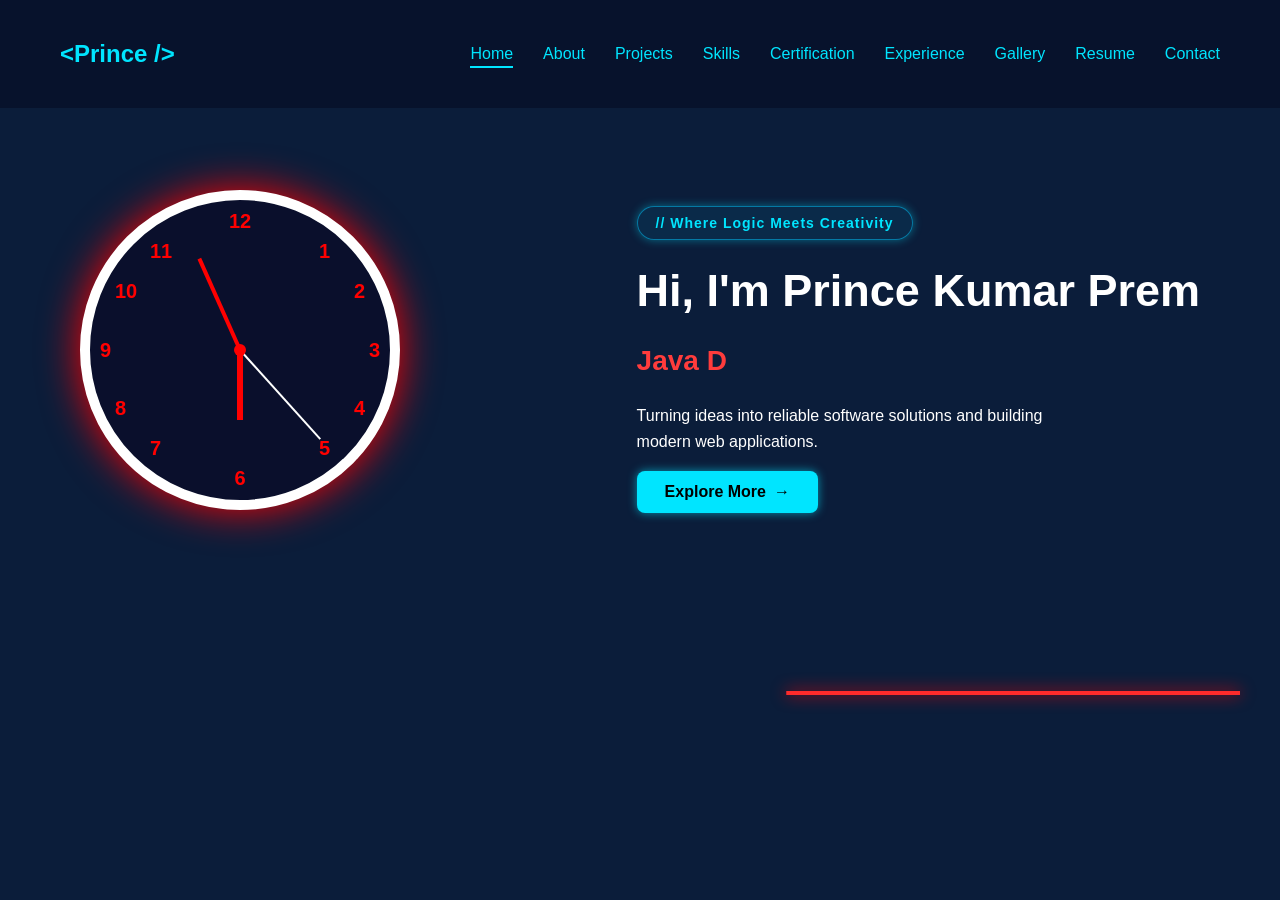
==== index.html @ 1d145032 "Initial portfolio website upload" ====
<!DOCTYPE html>
<html lang="en">

<head>
    <meta charset="UTF-8">
    <meta name="viewport" content="width=device-width, initial-scale=1.0">

    <title>Prince Prem | Portfolio</title>

    <link rel="stylesheet" href="style.css">

</head>

<body>

    <header>

        <nav>

            <h2 class="logo">&lt;Prince /&gt;</h2>

            <ul class="nav-links">

                <li><a href="#" class="nav-item active">Home</a></li>
                <li><a href="about.html" class="nav-item">About</a></li>
                <li><a href="#" class="nav-item">Projects</a></li>
                <li><a href="#" class="nav-item">Skills</a></li>
                <li><a href="#" class="nav-item">Certification</a></li>
                <li><a href="#" class="nav-item">Experience</a></li>
                <li><a href="#" class="nav-item">Gallery</a></li>
                <li><a href="#" class="nav-item">Resume</a></li>
                <li><a href="#" class="nav-item">Contact</a></li>

            </ul>

        </nav>

    </header>



    <section class="hero">

        <div class="hero-left">

            <div class="clock">

                <div class="number n12">12</div>
                <div class="number n1">1</div>
                <div class="number n2">2</div>
                <div class="number n3">3</div>
                <div class="number n4">4</div>
                <div class="number n5">5</div>
                <div class="number n6">6</div>
                <div class="number n7">7</div>
                <div class="number n8">8</div>
                <div class="number n9">9</div>
                <div class="number n10">10</div>
                <div class="number n11">11</div>

                <div class="hand hour"></div>
                <div class="hand minute"></div>
                <div class="hand second"></div>

                <div class="center"></div>

            </div>

        </div>



        <div class="hero-right">

            <h4 class="tagline">// Where Logic Meets Creativity</h4>

            <h1>Hi, I'm Prince Kumar Prem</h1>

            <h3 class="typing"></h3>

            <p>
                Turning ideas into reliable software solutions and building modern web applications.
            </p>

            <a href="#about" class="explore-btn">
                Explore More <span class="arrow">→</span>
            </a>

        </div>

    </section>



    <!-- HEART LINE BOTTOM -->

    <div class="heartbeat-wrapper">

        <svg viewBox="0 0 1200 120" class="heartbeat">

            <path d="M0 60 
L80 60 
L100 40 
L120 80 
L140 20 
L160 100 
L180 60 
L260 60
L280 40 
L300 80 
L320 20 
L340 100 
L360 60 
L440 60
L460 40 
L480 80 
L500 20 
L520 100 
L540 60 
L620 60
L640 40 
L660 80 
L680 20 
L700 100 
L720 60 
L1200 60" class="heartbeat-line" />

        </svg>

    </div>



    <script src="script.js"></script>

</body>

</html>
---- style.css ----
html {
    scroll-behavior: smooth;
}

body {
    margin: 0;
    font-family: Arial;
    background: #0b1d3a;
    color: white;
}

/* NAVBAR */

nav {
    display: flex;
    justify-content: space-between;
    align-items: center;
    padding: 20px 60px;
    background: #07122c;
}

.logo {
    color: #00e5ff;
}

nav ul {
    display: flex;
    list-style: none;
}

nav ul li {
    margin-left: 60px;
}

nav ul li a {
    text-decoration: none;
    color: #41d6e7;
}

/* HERO */

.hero {
    display: flex;
    align-items: center;
    justify-content: space-between;
    padding: 80px;
}

/* CLOCK */

.clock {
    width: 300px;
    height: 300px;
    border-radius: 50%;
    border: 10px solid white;
    background: #0a0f2c;
    position: relative;
    box-shadow: 0 0 40px red;
}

/* CLOCK NUMBERS */

.number {
    position: absolute;
    color: red;
    font-weight: bold;
    font-size: 20px;
}

.n12 {
    top: 10px;
    left: 50%;
    transform: translateX(-50%);
}

.n3 {
    right: 10px;
    top: 50%;
    transform: translateY(-50%);
}

.n6 {
    bottom: 10px;
    left: 50%;
    transform: translateX(-50%);
}

.n9 {
    left: 10px;
    top: 50%;
    transform: translateY(-50%);
}

.n1 {
    top: 40px;
    right: 60px;
}

.n2 {
    top: 80px;
    right: 25px;
}

.n4 {
    bottom: 80px;
    right: 25px;
}

.n5 {
    bottom: 40px;
    right: 60px;
}

.n7 {
    bottom: 40px;
    left: 60px;
}

.n8 {
    bottom: 80px;
    left: 25px;
}

.n10 {
    top: 80px;
    left: 25px;
}

.n11 {
    top: 40px;
    left: 60px;
}

/* CLOCK HANDS */

.hand {
    position: absolute;
    top: 50%;
    left: 50%;
    transform-origin: bottom;
    background: red;
}

.hour {
    width: 6px;
    height: 70px;
}

.minute {
    width: 4px;
    height: 100px;
}

.second {
    width: 2px;
    height: 120px;
    background: white;
}

.center {
    width: 12px;
    height: 12px;
    background: red;
    border-radius: 50%;
    position: absolute;
    top: 50%;
    left: 50%;
    transform: translate(-50%, -50%);
}

/* TEXT */

.hero-right h4 {
    color: #00e5ff;
}

.hero-right h1 {
    font-size: 45px;
    margin: 10px 0;
}

.typing {
    color: #ff3c3c;
    font-size: 28px;
    height: 30px;
}

.hero-right p {
    width: 420px;
    line-height: 1.6;
}

button {
    padding: 12px 25px;
    border: none;
    background: #00e5ff;
    color: black;
    border-radius: 6px;
    cursor: pointer;
    margin-top: 15px;
}

/* HEART LINE */

.heartbeat-wrapper {
    width: 100%;
    margin-top: 40px;
    overflow: hidden;
}

.heartbeat {
    width: 100%;
    height: 120px;
}

.heartbeat-line {
    fill: none;
    stroke: #ff2b2b;
    stroke-width: 4;
    filter: drop-shadow(0 0 8px red);
    stroke-dasharray: 1400;
    stroke-dashoffset: 1400;
    animation: ecgMove 4s linear infinite;
}

@keyframes ecgMove {
    0% {
        stroke-dashoffset: 1400;
    }

    100% {
        stroke-dashoffset: 0;
    }
}

.tagline {
    display: inline-block;
    padding: 8px 18px;
    border-radius: 20px;
    background: rgba(0, 200, 255, 0.08);
    border: 1px solid rgba(0, 200, 255, 0.5);
    color: #00e5ff;
    font-size: 14px;
    letter-spacing: 1px;
    box-shadow: 0 0 10px rgba(0, 229, 255, 0.4);
    margin-bottom: 15px;
}

/* EXPLORE BUTTON */

.explore-btn {
    display: inline-flex;
    align-items: center;
    gap: 8px;
    padding: 12px 28px;
    background: #00e5ff;
    color: black;
    text-decoration: none;
    border-radius: 8px;
    font-weight: bold;
    transition: 0.3s;
    box-shadow: 0 0 10px rgba(0, 229, 255, 0.6);
}

.explore-btn:hover {
    transform: scale(1.1);
    box-shadow: 0 0 25px rgba(0, 229, 255, 1);
}

.arrow {
    display: inline-block;
    transition: 0.3s;
}

.explore-btn:hover .arrow {
    transform: translateX(6px);
}

.nav-links {
    display: flex;
    list-style: none;
}

.nav-links li {
    margin-left: 30px;
}

.nav-item {
    position: relative;
    text-decoration: none;
    color: #00e5ff;
    padding-bottom: 6px;
}

/* UNDERLINE */

.nav-item::after {
    content: "";
    position: absolute;
    left: 0;
    bottom: 0;
    width: 0;
    height: 2px;
    background: #00e5ff;
    transition: 0.3s;
}

/* ACTIVE LINK */

.nav-item.active::after {
    width: 100%;
}

/* ABOUT SECTION */

/* ABOUT PAGE */

.about {

    padding: 100px;

    background: linear-gradient(90deg, #07122c, #1b2c5c);

    min-height: 90vh;

}

.about-title {

    text-align: center;

    color: red;

    font-size: 50px;

    margin-bottom: 60px;

}

/* LAYOUT */

.about-container {

    display: flex;

    justify-content: space-between;

    align-items: center;

    gap: 80px;

}

/* LEFT SIDE */

.about-left {

    text-align: center;

}

.profile-circle {

    width: 320px;

    height: 320px;

    border-radius: 50%;

    border: 4px solid #00e5ff;

    box-shadow: 0 0 40px #00e5ff;

    overflow: hidden;

    margin-bottom: 30px;

}

.profile-circle img {

    width: 100%;

    height: 100%;

    object-fit: cover;

}

/* SOCIAL BUTTONS */

.social-buttons a {

    display: inline-block;

    margin: 10px;

    padding: 12px 20px;

    background: #0a1c3d;

    border-radius: 10px;

    color: #00e5ff;

    text-decoration: none;

    transition: 0.3s;

}

.social-buttons a:hover {

    background: #00e5ff;

    color: black;

}

/* RIGHT SIDE */

.about-right {

    width: 500px;

}

.info-card {

    background: rgba(10, 25, 60, 0.7);

    padding: 25px;

    border-radius: 15px;

    border: 1px solid rgba(0, 229, 255, 0.4);

    margin-bottom: 25px;

    box-shadow: 0 0 10px rgba(0, 229, 255, 0.3);

}

.info-card h3 {

    color: red;

    margin-bottom: 10px;

}

.info-card p {

    color: #ddd;

    line-height: 1.6;

}
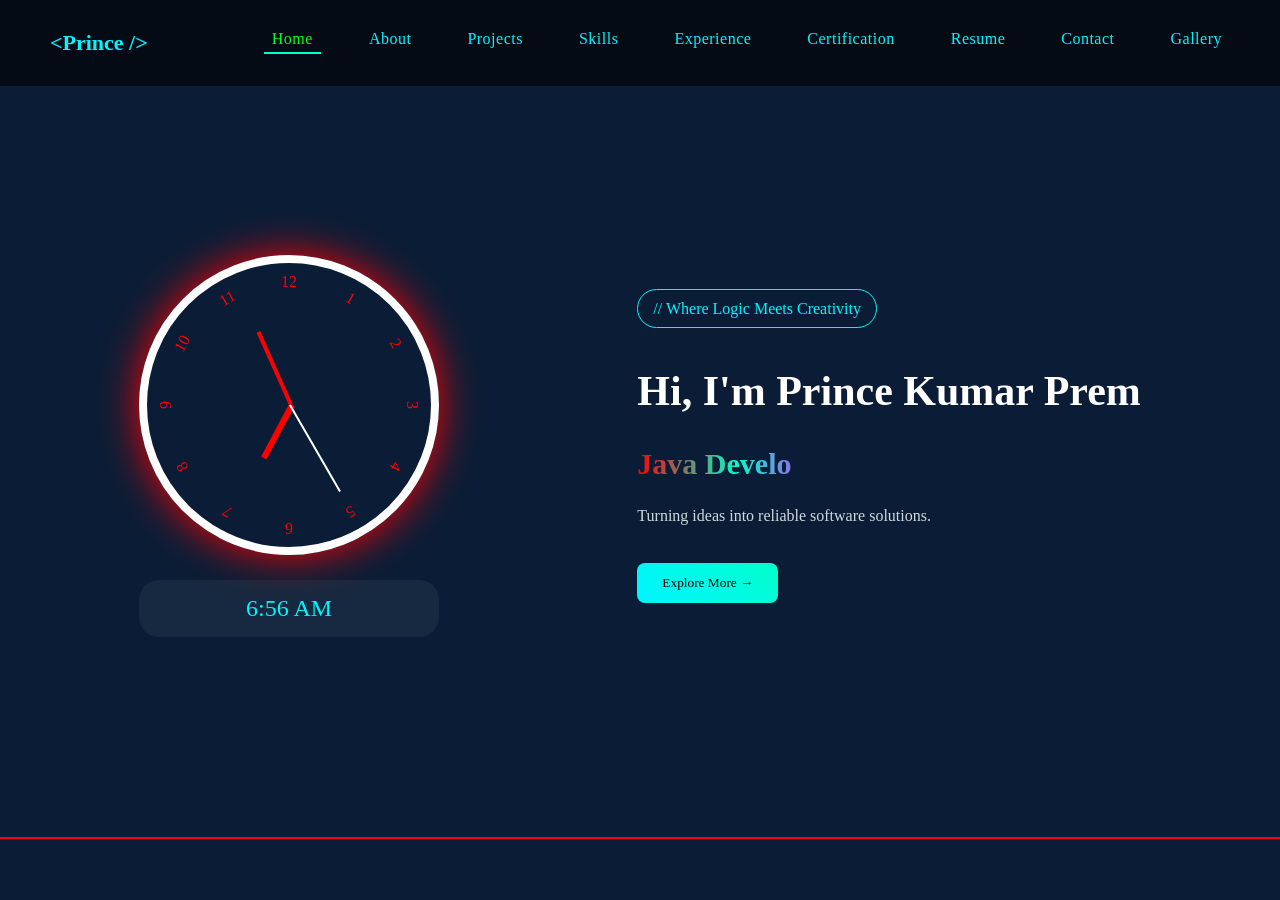
==== commit 78b131c4: "updated portfolio website" ====
--- a/index.html
+++ b/index.html
@@ -4,135 +4,151 @@
 <head>
     <meta charset="UTF-8">
     <meta name="viewport" content="width=device-width, initial-scale=1.0">
-
     <title>Prince Prem | Portfolio</title>
-
-    <link rel="stylesheet" href="style.css">
-
+    <link rel="stylesheet" href="index.css">
 </head>
 
 <body>
 
-    <header>
+    <!-- NAVBAR -->
+    <nav class="navbar">
+        <div class="logo">&lt;Prince /&gt;</div>
 
-        <nav>
+        <!-- ☰ MENU BUTTON -->
+        <div class="menu-toggle" id="menu-toggle">☰</div>
 
-            <h2 class="logo">&lt;Prince /&gt;</h2>
+        <ul id="nav-links">
+            <li><a href="index.html">Home</a></li>
+            <li><a href="about.html">About</a></li>
+            <li><a href="project.html">Projects</a></li>
+            <li><a href="skill.html">Skills</a></li>
+            <li><a href="exp.html">Experience</a></li>
+            <li><a href="certify.html">Certification</a></li>
+            <li><a href="res.html">Resume</a></li>
+            <li><a href="cont.html">Contact</a></li>
+            <li><a href="gall.html">Gallery</a></li>
+        </ul>
+    </nav>
 
-            <ul class="nav-links">
+    <!-- HOME -->
+    <section class="home">
 
-                <li><a href="#" class="nav-item active">Home</a></li>
-                <li><a href="about.html" class="nav-item">About</a></li>
-                <li><a href="#" class="nav-item">Projects</a></li>
-                <li><a href="#" class="nav-item">Skills</a></li>
-                <li><a href="#" class="nav-item">Certification</a></li>
-                <li><a href="#" class="nav-item">Experience</a></li>
-                <li><a href="#" class="nav-item">Gallery</a></li>
-                <li><a href="#" class="nav-item">Resume</a></li>
-                <li><a href="#" class="nav-item">Contact</a></li>
+        <!-- CLOCK -->
+        <div class="clock-box">
+            <div class="clock">
+                <div class="numbers">
+                    <span style="--i:1">1</span>
+                    <span style="--i:2">2</span>
+                    <span style="--i:3">3</span>
+                    <span style="--i:4">4</span>
+                    <span style="--i:5">5</span>
+                    <span style="--i:6">6</span>
+                    <span style="--i:7">7</span>
+                    <span style="--i:8">8</span>
+                    <span style="--i:9">9</span>
+                    <span style="--i:10">10</span>
+                    <span style="--i:11">11</span>
+                    <span style="--i:12">12</span>
+                </div>
 
-            </ul>
-
-        </nav>
-
-    </header>
-
-
-
-    <section class="hero">
-
-        <div class="hero-left">
-
-            <div class="clock">
-
-                <div class="number n12">12</div>
-                <div class="number n1">1</div>
-                <div class="number n2">2</div>
-                <div class="number n3">3</div>
-                <div class="number n4">4</div>
-                <div class="number n5">5</div>
-                <div class="number n6">6</div>
-                <div class="number n7">7</div>
-                <div class="number n8">8</div>
-                <div class="number n9">9</div>
-                <div class="number n10">10</div>
-                <div class="number n11">11</div>
-
-                <div class="hand hour"></div>
-                <div class="hand minute"></div>
-                <div class="hand second"></div>
-
-                <div class="center"></div>
-
+                <div class="hand hour" id="hour"></div>
+                <div class="hand minute" id="minute"></div>
+                <div class="hand second" id="second"></div>
             </div>
 
+            <div class="digital" id="digital">00:00 AM</div>
         </div>
 
-
-
-        <div class="hero-right">
-
-            <h4 class="tagline">// Where Logic Meets Creativity</h4>
+        <!-- CONTENT -->
+        <div class="content">
+            <span class="tag">// Where Logic Meets Creativity</span>
 
             <h1>Hi, I'm Prince Kumar Prem</h1>
 
-            <h3 class="typing"></h3>
+            <h2 class="typing">
+                <span id="typing"></span>
+            </h2>
 
-            <p>
-                Turning ideas into reliable software solutions and building modern web applications.
-            </p>
+            <p>Turning ideas into reliable software solutions.</p>
 
-            <a href="#about" class="explore-btn">
-                Explore More <span class="arrow">→</span>
-            </a>
-
+            <button class="btn">Explore More →</button>
         </div>
 
     </section>
 
+    <!-- ECG + TEXT -->
+    <div class="heartbeat">
+        <div class="line"></div>
+
+        <div class="name">
+            Prince Kumar Prem • Developer • Designer • Creator •
+            Prince Kumar Prem • Developer • Designer • Creator •
+        </div>
+    </div>
+
+    <!-- JS -->
+    <script>
+
+        // CLOCK
+        function updateClock() {
+            let now = new Date();
+
+            let h = now.getHours();
+            let m = now.getMinutes();
+            let s = now.getSeconds();
+
+            let hourDeg = (h % 12) * 30 + m * 0.5;
+            let minDeg = m * 6;
+            let secDeg = s * 6;
+
+            document.getElementById("hour").style.transform = `rotate(${hourDeg}deg)`;
+            document.getElementById("minute").style.transform = `rotate(${minDeg}deg)`;
+            document.getElementById("second").style.transform = `rotate(${secDeg}deg)`;
+
+            let ampm = h >= 12 ? "PM" : "AM";
+            let hh = h % 12 || 12;
+            let mm = m < 10 ? "0" + m : m;
+
+            document.getElementById("digital").innerText = `${hh}:${mm} ${ampm}`;
+        }
+
+        setInterval(updateClock, 1000);
 
 
-    <!-- HEART LINE BOTTOM -->
+        // TYPING TEXT
+        const roles = ["Java Developer", "Android Developer", "Web Developer"];
 
-    <div class="heartbeat-wrapper">
+        let i = 0, j = 0, current = "", del = false;
 
-        <svg viewBox="0 0 1200 120" class="heartbeat">
+        function typing() {
+            let txt = roles[i];
 
-            <path d="M0 60 
-L80 60 
-L100 40 
-L120 80 
-L140 20 
-L160 100 
-L180 60 
-L260 60
-L280 40 
-L300 80 
-L320 20 
-L340 100 
-L360 60 
-L440 60
-L460 40 
-L480 80 
-L500 20 
-L520 100 
-L540 60 
-L620 60
-L640 40 
-L660 80 
-L680 20 
-L700 100 
-L720 60 
-L1200 60" class="heartbeat-line" />
+            if (!del) {
+                current = txt.substring(0, j++);
+            } else {
+                current = txt.substring(0, j--);
+            }
 
-        </svg>
+            document.getElementById("typing").innerText = current;
+            document.getElementById("typing").style.width = "300px";
+            if (!del && j == txt.length) {
+                del = true;
+                setTimeout(typing, 1000);
+                return;
+            }
 
-    </div>
+            if (del && j == 0) {
+                del = false;
+                i = (i + 1) % roles.length;
+            }
 
+            setTimeout(typing, del ? 50 : 100);
+        }
 
+        typing();
 
+    </script>
     <script src="script.js"></script>
-
 </body>
 
 </html>
--- a/index.css
+++ b/index.css
@@ -0,0 +1,397 @@
+* {
+    margin: 0;
+    padding: 0;
+    box-sizing: border-box;
+    font-family: 'Segoe UI';
+}
+
+body {
+    background: #0b1d36;
+    color: white;
+}
+
+/* NAVBAR */
+.navbar {
+    display: flex;
+    justify-content: space-between;
+    padding: 30px 50px;
+    background: rgba(0, 0, 0, 0.6);
+    backdrop-filter: blur(10px);
+}
+
+.logo {
+    font-size: 22px;
+    color: #00f5ff;
+    font-weight: bold;
+}
+
+.navbar ul {
+    display: flex;
+    list-style: none;
+    gap: 40px;
+
+}
+
+.navbar a {
+    text-decoration: none;
+    color: #00f5ff;
+    transition: 0.3s;
+}
+
+.navbar ul li a {
+    font-size: 16px;
+    letter-spacing: 0.5px;
+    padding: 5px 8px;
+}
+
+.navbar a:hover,
+.navbar .active {
+    color: #00ff11;
+    border-bottom: 2px solid #00ffcc;
+}
+
+/* HOME */
+.home {
+    display: flex;
+    justify-content: space-around;
+    align-items: center;
+    min-height: 80vh;
+    padding: 40px;
+}
+
+/* CLOCK */
+.clock {
+    width: 300px;
+    height: 300px;
+    border: 8px solid white;
+    border-radius: 50%;
+    position: relative;
+    box-shadow: 0 0 40px red;
+}
+
+.numbers span {
+    position: absolute;
+    inset: 10px;
+    transform: rotate(calc(30deg * var(--i)));
+    text-align: center;
+    color: red;
+}
+
+/* HANDS */
+.hand {
+    position: absolute;
+    bottom: 50%;
+    left: 50%;
+    transform-origin: bottom;
+}
+
+.hour {
+    width: 6px;
+    height: 60px;
+    background: red;
+}
+
+.minute {
+    width: 4px;
+    height: 80px;
+    background: red;
+}
+
+.second {
+    width: 2px;
+    height: 100px;
+    background: white;
+}
+
+/* DIGITAL CLOCK */
+.digital {
+    margin-top: 25px;
+    padding: 15px 50px;
+    background: rgba(255, 255, 255, 0.05);
+    border-radius: 20px;
+    font-size: 24px;
+    color: #00f5ff;
+    text-align: center;
+    transition: 0.3s;
+}
+
+.digital:hover {
+    box-shadow: 0 0 20px #00f5ff;
+}
+
+/* CONTENT */
+.content {
+    max-width: 550px;
+    line-height: 1.6;
+}
+
+/* TAG */
+.tag {
+    display: inline-block;
+    margin-bottom: 15px;
+    border: 1px solid #00f5ff;
+    padding: 6px 15px;
+    border-radius: 20px;
+    color: #00f5ff;
+}
+
+/* HEADING */
+h1 {
+    font-size: 42px;
+    margin: 15px 0;
+}
+
+/* FIXED TYPING (NO JUMP) */
+.typing {
+    display: inline-block;
+    width: 300px;
+    /* 🔥 FIXED WIDTH (important) */
+    height: 40px;
+    overflow: hidden;
+
+    font-size: 30px;
+    font-weight: bold;
+
+    background: linear-gradient(270deg, #00f5ff, #ff00ff, #00ffcc, #ff0000);
+    -webkit-background-clip: text;
+    -webkit-text-fill-color: transparent;
+}
+
+@keyframes colorShift {
+    0% {
+        background-position: 0%
+    }
+
+    50% {
+        background-position: 100%
+    }
+
+    100% {
+        background-position: 0%
+    }
+}
+
+/* PARAGRAPH */
+p {
+    margin: 15px 0 25px;
+    color: #cfd8dc;
+}
+
+/* BUTTON */
+.btn {
+    margin-top: 10px;
+    padding: 12px 25px;
+    background: linear-gradient(45deg, #00f5ff, #00ffcc);
+    border: none;
+    border-radius: 8px;
+    cursor: pointer;
+    transition: 0.3s;
+}
+
+.btn:hover {
+    transform: scale(1.05);
+}
+
+/* HEARTBEAT */
+.heartbeat {
+    position: fixed;
+    bottom: 20px;
+    width: 100%;
+    overflow: hidden;
+}
+
+/* ECG LINE */
+.line {
+    width: 200%;
+    height: 2px;
+    background: red;
+    position: relative;
+    animation: moveLine 10s linear infinite;
+}
+
+.line::before {
+    content: "";
+    position: absolute;
+    width: 100%;
+    height: 100%;
+    background: red;
+
+    /* MOUNTAIN ECG */
+    clip-path: polygon(0% 50%, 5% 50%,
+            10% 20%, 15% 80%,
+            20% 40%, 25% 50%,
+            30% 50%, 35% 20%,
+            40% 80%, 45% 50%,
+            100% 50%);
+}
+
+@keyframes moveLine {
+    0% {
+        transform: translateX(-50%);
+    }
+
+    100% {
+        transform: translateX(0%);
+    }
+}
+
+/* FULL WIDTH SCROLL TEXT */
+.name {
+    display: inline-block;
+    white-space: nowrap;
+    color: rgb(55, 0, 255);
+    font-size: 22px;
+    letter-spacing: 2px;
+
+    padding-left: 100%;
+    margin-top: 15px;
+    animation: scrollFull 20s linear infinite;
+}
+
+@keyframes scrollFull {
+    0% {
+        transform: translateX(0);
+    }
+
+    100% {
+        transform: translateX(-100%);
+    }
+}
+
+
+/* ================= RESPONSIVE ================= */
+
+/* MOBILE */
+@media (max-width: 768px) {
+
+    /* NAVBAR */
+    .navbar {
+        flex-direction: column;
+        align-items: center;
+        padding: 15px;
+    }
+
+    .navbar ul {
+        flex-wrap: wrap;
+        justify-content: center;
+        gap: 15px;
+    }
+
+    /* HOME SECTION */
+    .home {
+        flex-direction: column;
+        height: auto;
+        /* 🔥 fix */
+        text-align: center;
+        gap: 30px;
+    }
+
+    /* CLOCK */
+    .clock {
+        width: 200px;
+        height: 200px;
+    }
+
+    /* TEXT */
+    h1 {
+        font-size: 26px;
+    }
+
+    .typing {
+        width: 220px;
+        /* 🔥 smaller */
+        font-size: 22px;
+    }
+
+    p {
+        font-size: 14px;
+    }
+
+    /* CONTENT */
+    .content {
+        max-width: 100%;
+        padding: 0 10px;
+    }
+
+    /* DIGITAL CLOCK */
+    .digital {
+        font-size: 18px;
+        padding: 10px 20px;
+    }
+
+    /* HEARTBEAT TEXT */
+    .name {
+        font-size: 16px;
+    }
+}
+
+
+/* TABLET */
+@media (max-width: 1024px) {
+
+    .home {
+        flex-direction: column;
+        height: auto;
+        gap: 40px;
+    }
+
+    .clock {
+        width: 250px;
+        height: 250px;
+    }
+
+    h1 {
+        font-size: 32px;
+    }
+
+    .typing {
+        width: 260px;
+        font-size: 26px;
+    }
+}
+
+/* 🔥 HAMBURGER */
+.menu-toggle {
+    display: none;
+    font-size: 28px;
+    color: #00f5ff;
+    cursor: pointer;
+}
+
+/* SMOOTH */
+.navbar ul {
+    transition: all 0.4s ease;
+}
+
+/* MOBILE VIEW */
+@media (max-width: 768px) {
+
+    .menu-toggle {
+        display: block;
+    }
+
+    .navbar {
+        flex-direction: row;
+    }
+
+    .navbar ul {
+        position: absolute;
+        top: 70px;
+        right: 0;
+        width: 100%;
+        background: black;
+        flex-direction: column;
+        text-align: center;
+
+        max-height: 0;
+        overflow: hidden;
+    }
+
+    .navbar ul li {
+        padding: 15px 0;
+    }
+
+    .navbar ul.active {
+        max-height: 500px;
+    }
+}
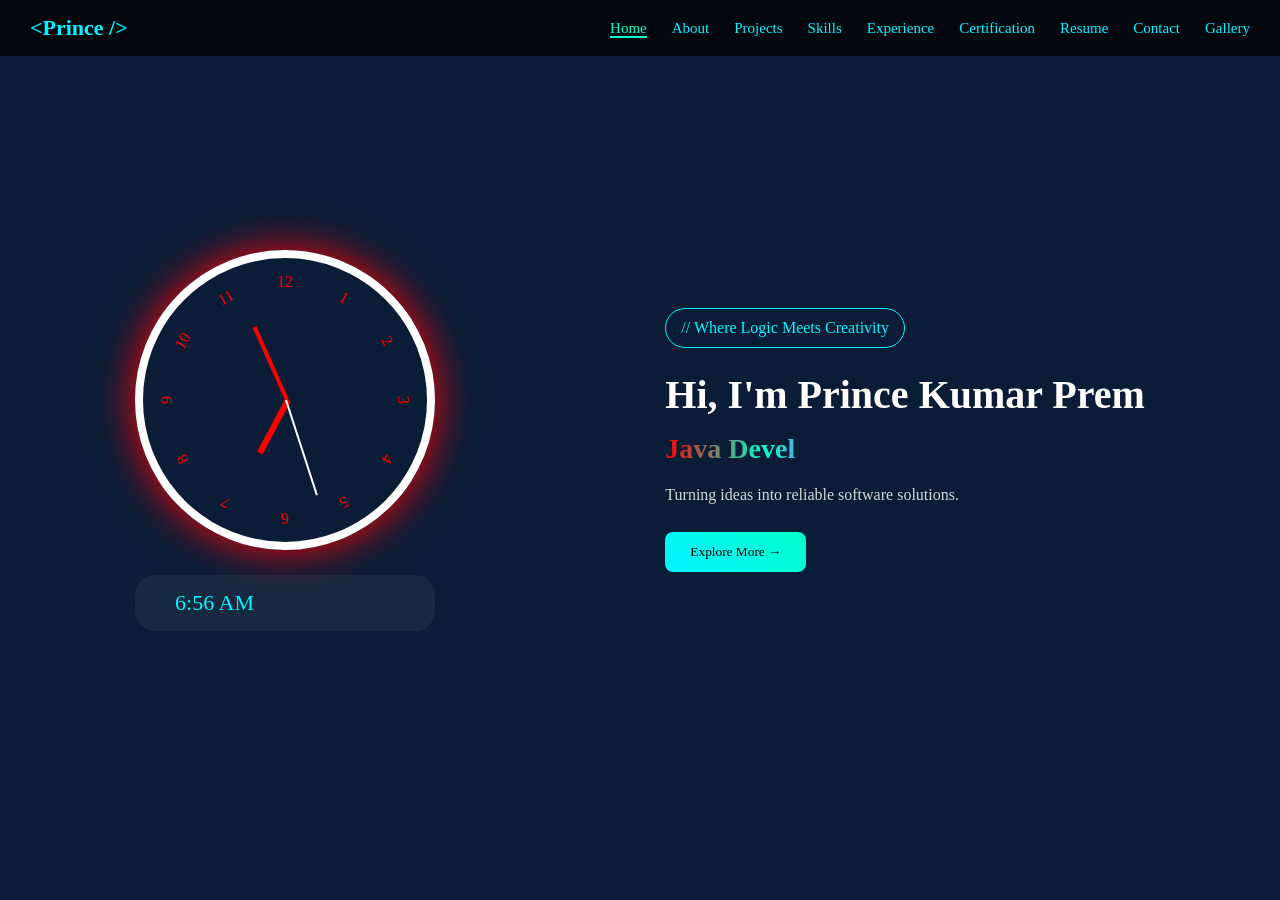
==== commit bbb93387: "Updated portfolio UI and fixes" ====
--- a/index.html
+++ b/index.html
@@ -14,11 +14,10 @@
     <nav class="navbar">
         <div class="logo">&lt;Prince /&gt;</div>
 
-        <!-- ☰ MENU BUTTON -->
         <div class="menu-toggle" id="menu-toggle">☰</div>
 
         <ul id="nav-links">
-            <li><a href="index.html">Home</a></li>
+            <li><a href="index.html" class="active">Home</a></li>
             <li><a href="about.html">About</a></li>
             <li><a href="project.html">Projects</a></li>
             <li><a href="skill.html">Skills</a></li>
@@ -76,11 +75,10 @@
 
     </section>
 
-    <!-- ECG + TEXT -->
+    <!-- 🔥 MOVING TEXT -->
     <div class="heartbeat">
-        <div class="line"></div>
-
         <div class="name">
+            Prince Kumar Prem • Developer • Designer • Creator •
             Prince Kumar Prem • Developer • Designer • Creator •
             Prince Kumar Prem • Developer • Designer • Creator •
         </div>
@@ -88,7 +86,6 @@
 
     <!-- JS -->
     <script>
-
         // CLOCK
         function updateClock() {
             let now = new Date();
@@ -111,26 +108,20 @@
 
             document.getElementById("digital").innerText = `${hh}:${mm} ${ampm}`;
         }
-
         setInterval(updateClock, 1000);
 
-
-        // TYPING TEXT
+        // TYPING
         const roles = ["Java Developer", "Android Developer", "Web Developer"];
-
         let i = 0, j = 0, current = "", del = false;
 
         function typing() {
             let txt = roles[i];
 
-            if (!del) {
-                current = txt.substring(0, j++);
-            } else {
-                current = txt.substring(0, j--);
-            }
+            if (!del) current = txt.substring(0, j++);
+            else current = txt.substring(0, j--);
 
             document.getElementById("typing").innerText = current;
-            document.getElementById("typing").style.width = "300px";
+
             if (!del && j == txt.length) {
                 del = true;
                 setTimeout(typing, 1000);
@@ -144,11 +135,17 @@
 
             setTimeout(typing, del ? 50 : 100);
         }
-
         typing();
 
+        // MENU
+        const menuToggle = document.getElementById("menu-toggle");
+        const navLinks = document.getElementById("nav-links");
+
+        menuToggle.onclick = () => {
+            navLinks.classList.toggle("active");
+        };
     </script>
-    <script src="script.js"></script>
+
 </body>
 
 </html>
--- a/index.css
+++ b/index.css
@@ -8,15 +8,23 @@
 body {
     background: #0b1d36;
     color: white;
-}
-
-/* NAVBAR */
+    padding-top: 80px;
+    /* navbar overlap fix */
+}
+
+/* ================= NAVBAR ================= */
 .navbar {
     display: flex;
     justify-content: space-between;
-    padding: 30px 50px;
-    background: rgba(0, 0, 0, 0.6);
+    align-items: center;
+    padding: 15px 30px;
+    background: rgba(0, 0, 0, 0.7);
     backdrop-filter: blur(10px);
+
+    position: fixed;
+    top: 0;
+    width: 100%;
+    z-index: 1000;
 }
 
 .logo {
@@ -28,35 +36,38 @@
 .navbar ul {
     display: flex;
     list-style: none;
-    gap: 40px;
-
+    gap: 25px;
+    transition: 0.4s;
 }
 
 .navbar a {
     text-decoration: none;
     color: #00f5ff;
-    transition: 0.3s;
-}
-
-.navbar ul li a {
-    font-size: 16px;
-    letter-spacing: 0.5px;
-    padding: 5px 8px;
+    font-size: 15px;
 }
 
 .navbar a:hover,
 .navbar .active {
-    color: #00ff11;
+    color: #00ffcc;
     border-bottom: 2px solid #00ffcc;
 }
 
-/* HOME */
+/* 🔥 HAMBURGER */
+.menu-toggle {
+    display: none;
+    font-size: 28px;
+    color: #00f5ff;
+    cursor: pointer;
+}
+
+/* ================= HOME ================= */
 .home {
     display: flex;
     justify-content: space-around;
     align-items: center;
     min-height: 80vh;
     padding: 40px;
+    gap: 40px;
 }
 
 /* CLOCK */
@@ -71,7 +82,7 @@
 
 .numbers span {
     position: absolute;
-    inset: 10px;
+    inset: 15px;
     transform: rotate(calc(30deg * var(--i)));
     text-align: center;
     color: red;
@@ -106,17 +117,11 @@
 /* DIGITAL CLOCK */
 .digital {
     margin-top: 25px;
-    padding: 15px 50px;
+    padding: 15px 40px;
     background: rgba(255, 255, 255, 0.05);
     border-radius: 20px;
-    font-size: 24px;
-    color: #00f5ff;
-    text-align: center;
-    transition: 0.3s;
-}
-
-.digital:hover {
-    box-shadow: 0 0 20px #00f5ff;
+    font-size: 22px;
+    color: #00f5ff;
 }
 
 /* CONTENT */
@@ -125,7 +130,6 @@
     line-height: 1.6;
 }
 
-/* TAG */
 .tag {
     display: inline-block;
     margin-bottom: 15px;
@@ -135,21 +139,14 @@
     color: #00f5ff;
 }
 
-/* HEADING */
 h1 {
-    font-size: 42px;
-    margin: 15px 0;
-}
-
-/* FIXED TYPING (NO JUMP) */
+    font-size: 40px;
+}
+
 .typing {
-    display: inline-block;
     width: 300px;
-    /* 🔥 FIXED WIDTH (important) */
     height: 40px;
-    overflow: hidden;
-
-    font-size: 30px;
+    font-size: 28px;
     font-weight: bold;
 
     background: linear-gradient(270deg, #00f5ff, #ff00ff, #00ffcc, #ff0000);
@@ -157,29 +154,12 @@
     -webkit-text-fill-color: transparent;
 }
 
-@keyframes colorShift {
-    0% {
-        background-position: 0%
-    }
-
-    50% {
-        background-position: 100%
-    }
-
-    100% {
-        background-position: 0%
-    }
-}
-
-/* PARAGRAPH */
 p {
     margin: 15px 0 25px;
     color: #cfd8dc;
 }
 
-/* BUTTON */
 .btn {
-    margin-top: 10px;
     padding: 12px 25px;
     background: linear-gradient(45deg, #00f5ff, #00ffcc);
     border: none;
@@ -192,63 +172,30 @@
     transform: scale(1.05);
 }
 
-/* HEARTBEAT */
+/* ================= MOVING TEXT ================= */
 .heartbeat {
-    position: fixed;
-    bottom: 20px;
     width: 100%;
     overflow: hidden;
-}
-
-/* ECG LINE */
-.line {
-    width: 200%;
-    height: 2px;
-    background: red;
-    position: relative;
-    animation: moveLine 10s linear infinite;
-}
-
-.line::before {
-    content: "";
-    position: absolute;
-    width: 100%;
-    height: 100%;
-    background: red;
-
-    /* MOUNTAIN ECG */
-    clip-path: polygon(0% 50%, 5% 50%,
-            10% 20%, 15% 80%,
-            20% 40%, 25% 50%,
-            30% 50%, 35% 20%,
-            40% 80%, 45% 50%,
-            100% 50%);
-}
-
-@keyframes moveLine {
-    0% {
-        transform: translateX(-50%);
-    }
-
-    100% {
-        transform: translateX(0%);
-    }
-}
-
-/* FULL WIDTH SCROLL TEXT */
+    background: #0b1d36;
+    padding: 10px 0;
+}
+
 .name {
     display: inline-block;
     white-space: nowrap;
-    color: rgb(55, 0, 255);
-    font-size: 22px;
-    letter-spacing: 2px;
-
     padding-left: 100%;
-    margin-top: 15px;
-    animation: scrollFull 20s linear infinite;
-}
-
-@keyframes scrollFull {
+
+    animation: scrollText 18s linear infinite;
+
+    background: linear-gradient(90deg, #00f5ff, #00ffcc);
+    -webkit-background-clip: text;
+    -webkit-text-fill-color: transparent;
+
+    font-size: 18px;
+    font-weight: 500;
+}
+
+@keyframes scrollText {
     0% {
         transform: translateX(0);
     }
@@ -258,80 +205,69 @@
     }
 }
 
-
-/* ================= RESPONSIVE ================= */
-
-/* MOBILE */
+/* ================= MOBILE ================= */
 @media (max-width: 768px) {
 
-    /* NAVBAR */
+    .menu-toggle {
+        display: block;
+    }
+
     .navbar {
+        padding: 15px;
+    }
+
+    .navbar ul {
+        position: absolute;
+        top: 60px;
+        left: 0;
+        width: 100%;
+        background: black;
+
         flex-direction: column;
-        align-items: center;
-        padding: 15px;
-    }
-
-    .navbar ul {
-        flex-wrap: wrap;
-        justify-content: center;
-        gap: 15px;
-    }
-
-    /* HOME SECTION */
+        text-align: center;
+
+        max-height: 0;
+        overflow: hidden;
+    }
+
+    .navbar ul.active {
+        max-height: 500px;
+    }
+
+    .navbar ul li {
+        padding: 15px 0;
+    }
+
     .home {
         flex-direction: column;
-        height: auto;
-        /* 🔥 fix */
         text-align: center;
         gap: 30px;
     }
 
-    /* CLOCK */
     .clock {
         width: 200px;
         height: 200px;
     }
 
-    /* TEXT */
     h1 {
         font-size: 26px;
     }
 
     .typing {
         width: 220px;
-        /* 🔥 smaller */
         font-size: 22px;
     }
 
     p {
         font-size: 14px;
     }
-
-    /* CONTENT */
-    .content {
-        max-width: 100%;
-        padding: 0 10px;
-    }
-
-    /* DIGITAL CLOCK */
-    .digital {
-        font-size: 18px;
-        padding: 10px 20px;
-    }
-
-    /* HEARTBEAT TEXT */
-    .name {
-        font-size: 16px;
-    }
-}
-
-
-/* TABLET */
+}
+
+/* ================= TABLET ================= */
 @media (max-width: 1024px) {
 
     .home {
         flex-direction: column;
-        height: auto;
         gap: 40px;
     }
 
@@ -339,59 +275,4 @@
         width: 250px;
         height: 250px;
     }
-
-    h1 {
-        font-size: 32px;
-    }
-
-    .typing {
-        width: 260px;
-        font-size: 26px;
-    }
-}
-
-/* 🔥 HAMBURGER */
-.menu-toggle {
-    display: none;
-    font-size: 28px;
-    color: #00f5ff;
-    cursor: pointer;
-}
-
-/* SMOOTH */
-.navbar ul {
-    transition: all 0.4s ease;
-}
-
-/* MOBILE VIEW */
-@media (max-width: 768px) {
-
-    .menu-toggle {
-        display: block;
-    }
-
-    .navbar {
-        flex-direction: row;
-    }
-
-    .navbar ul {
-        position: absolute;
-        top: 70px;
-        right: 0;
-        width: 100%;
-        background: black;
-        flex-direction: column;
-        text-align: center;
-
-        max-height: 0;
-        overflow: hidden;
-    }
-
-    .navbar ul li {
-        padding: 15px 0;
-    }
-
-    .navbar ul.active {
-        max-height: 500px;
-    }
 }
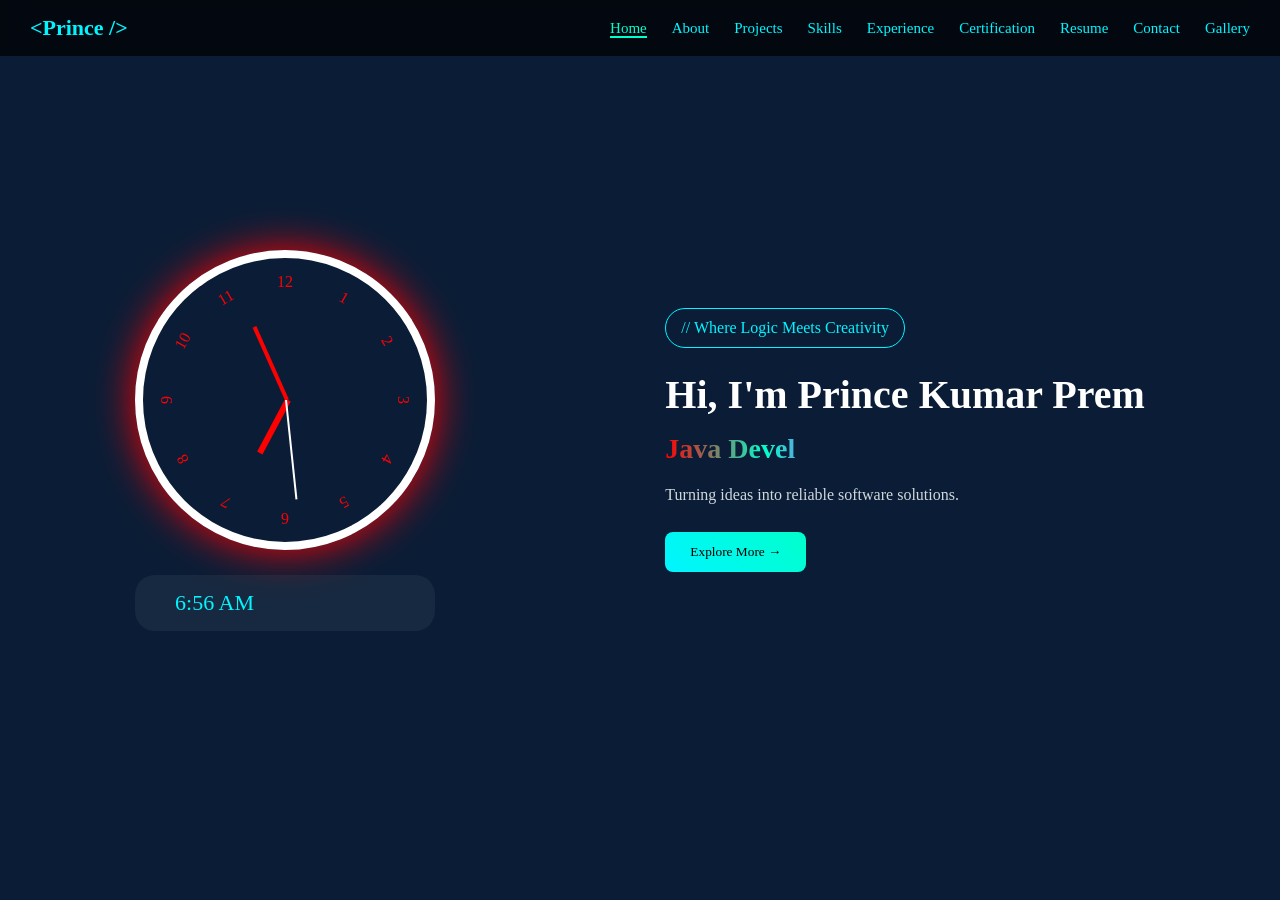
==== commit 7743f67a: "update" ====
--- a/index.html
+++ b/index.html
@@ -111,7 +111,7 @@
         setInterval(updateClock, 1000);
 
         // TYPING
-        const roles = ["Java Developer", "Android Developer", "Web Developer"];
+        const roles = ["Java Developer", "Android App Developer", "Website Developer"];
         let i = 0, j = 0, current = "", del = false;
 
         function typing() {
--- a/index.css
+++ b/index.css
@@ -275,4 +275,11 @@
         width: 250px;
         height: 250px;
     }
+}
+
+@media (max-width: 768px) {
+    #nav-links {
+        height: 100vh;
+        overflow-y: auto;
+    }
 }
